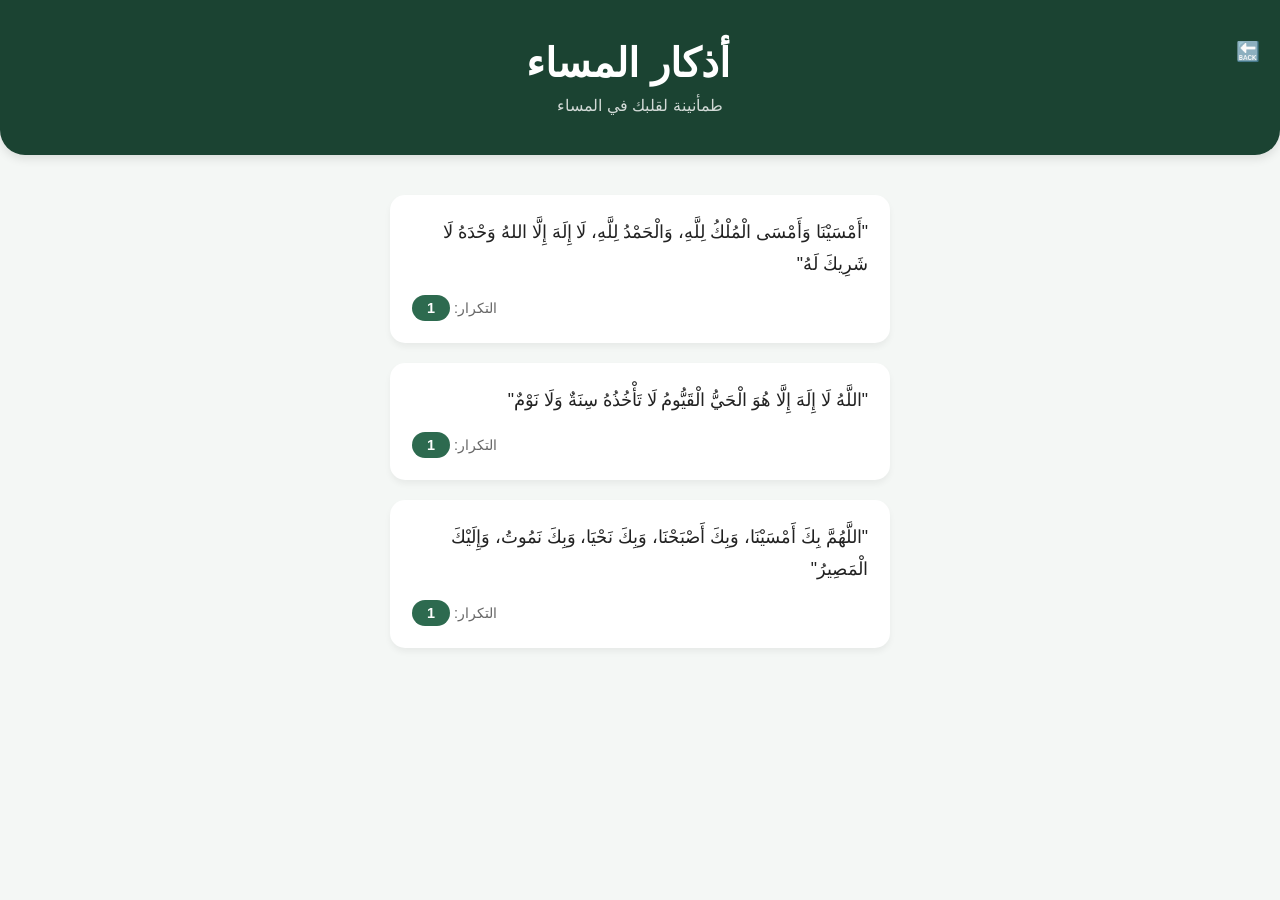
==== masa.html @ e16076bd "Add files via upload" ====
﻿<!DOCTYPE html>
<html lang="ar" dir="rtl">
<head>
    <meta charset="UTF-8">
    <meta name="viewport" content="width=device-width, initial-scale=1.0">
    <title>أذكار المساء</title>
    <link rel="stylesheet" href="style.css">
</head>
<body>

    <header class="main-header">
        <a href="index.html" style="color: white; text-decoration: none; float: right; font-size: 1.2rem;">🔙</a>
        <h1>أذكار المساء</h1>
        <p>طمأنينة لقلبك في المساء</p>
    </header>

    <div class="container">
        
        <div class="zikr-card" onclick="countDown(this)">
            <p class="zikr-text">"أَمْسَيْنَا وَأَمْسَى الْمُلْكُ لِلَّهِ، وَالْحَمْدُ لِلَّهِ، لَا إِلَهَ إِلَّا اللهُ وَحْدَهُ لَا شَرِيكَ لَهُ"</p>
            <div class="zikr-count">التكرار: <span class="badge">1</span></div>
        </div>

        <div class="zikr-card" onclick="countDown(this)">
            <p class="zikr-text">"اللَّهُ لَا إِلَهَ إِلَّا هُوَ الْحَيُّ الْقَيُّومُ لَا تَأْخُذُهُ سِنَةٌ وَلَا نَوْمٌ"</p>
            <div class="zikr-count">التكرار: <span class="badge">1</span></div>
        </div>

        <div class="zikr-card" onclick="countDown(this)">
            <p class="zikr-text">"اللَّهُمَّ بِكَ أَمْسَيْنَا، وَبِكَ أَصْبَحْنَا، وَبِكَ نَحْيَا، وَبِكَ نَمُوتُ، وَإِلَيْكَ الْمَصِيرُ"</p>
            <div class="zikr-count">التكرار: <span class="badge">1</span></div>
        </div>

    </div>

    <script>
        function countDown(element) {
            const badge = element.querySelector('.badge');
            let currentCount = parseInt(badge.textContent);

            if (currentCount > 0) {
                currentCount--;
                badge.textContent = currentCount;
            }

            if (currentCount === 0) {
                element.style.backgroundColor = '#e8f5e9';
                element.style.borderColor = '#4caf50';
                element.style.opacity = '0.7';
            }
        }
    </script>
</body>
</html>
---- style.css ----
﻿/* إعدادات الخطوط والخلفية العامة */
body {
    margin: 0;
    padding: 0;
    box-sizing: border-box;
    font-family: 'Segoe UI', Tahoma, Geneva, Verdana, sans-serif;
    background-color: #f4f7f5;
    color: #333;
}

/* تنسيق الهيدر */
.main-header {
    background-color: #1b4332;
    color: #fff;
    text-align: center;
    padding: 40px 20px;
    border-bottom-left-radius: 25px;
    border-bottom-right-radius: 25px;
    box-shadow: 0 4px 10px rgba(0,0,0,0.1);
}

.main-header h1 {
    margin: 0;
    font-size: 2.5rem;
}

.main-header p {
    margin: 10px 0 0;
    opacity: 0.8;
}

/* الحاوية الأساسية للكروت */
.container {
    padding: 20px;
    display: flex;
    flex-direction: column;
    gap: 20px;
    max-width: 500px;
    margin: 20px auto;
}

/* تنسيق كروت الأقسام الرئيسية */
.card {
    background: #fff;
    padding: 20px;
    border-radius: 15px;
    text-align: center;
    box-shadow: 0 4px 6px rgba(0,0,0,0.05);
}

.card-icon {
    font-size: 2.5rem;
    margin-bottom: 10px;
}

.card h3 {
    margin: 10px 0;
    color: #1b4332;
}

.card p {
    font-size: 0.95rem;
    color: #666;
    margin: 0 0 15px;
}

/* استايل شبكة مواقيت الصلاة */
.prayer-times-grid {
    display: grid;
    grid-template-columns: repeat(2, 1fr);
    gap: 10px;
    margin-top: 15px;
}

.prayer-item {
    background: #f9fbf9;
    padding: 10px;
    border-radius: 10px;
    border: 1px solid #e2ece5;
    display: flex;
    justify-content: space-between;
    align-items: center;
}

.prayer-item b {
    color: #2d6a4f;
}

/* تنسيق الأزرار */
.btn {
    background-color: #2d6a4f;
    color: white;
    border: none;
    padding: 12px 25px;
    border-radius: 25px;
    font-size: 1rem;
    cursor: pointer;
    width: 100%;
    box-sizing: border-box;
    transition: background 0.2s;
}

.btn:hover {
    background-color: #1b4332;
}

/* تنسيق كروت الأذكار بالداخل */
.zikr-card {
    background: #fff;
    padding: 20px;
    border-radius: 15px;
    border: 2px solid transparent;
    box-shadow: 0 4px 6px rgba(0,0,0,0.05);
    cursor: pointer;
    user-select: none;
}

.zikr-text {
    font-size: 1.1rem;
    line-height: 1.8;
    color: #222;
    margin: 0 0 15px;
}

.zikr-count {
    font-size: 0.9rem;
    color: #666;
    text-align: left;
}

.badge {
    background-color: #2d6a4f;
    color: white;
    padding: 5px 15px;
    border-radius: 20px;
    font-weight: bold;
    display: inline-block;
}
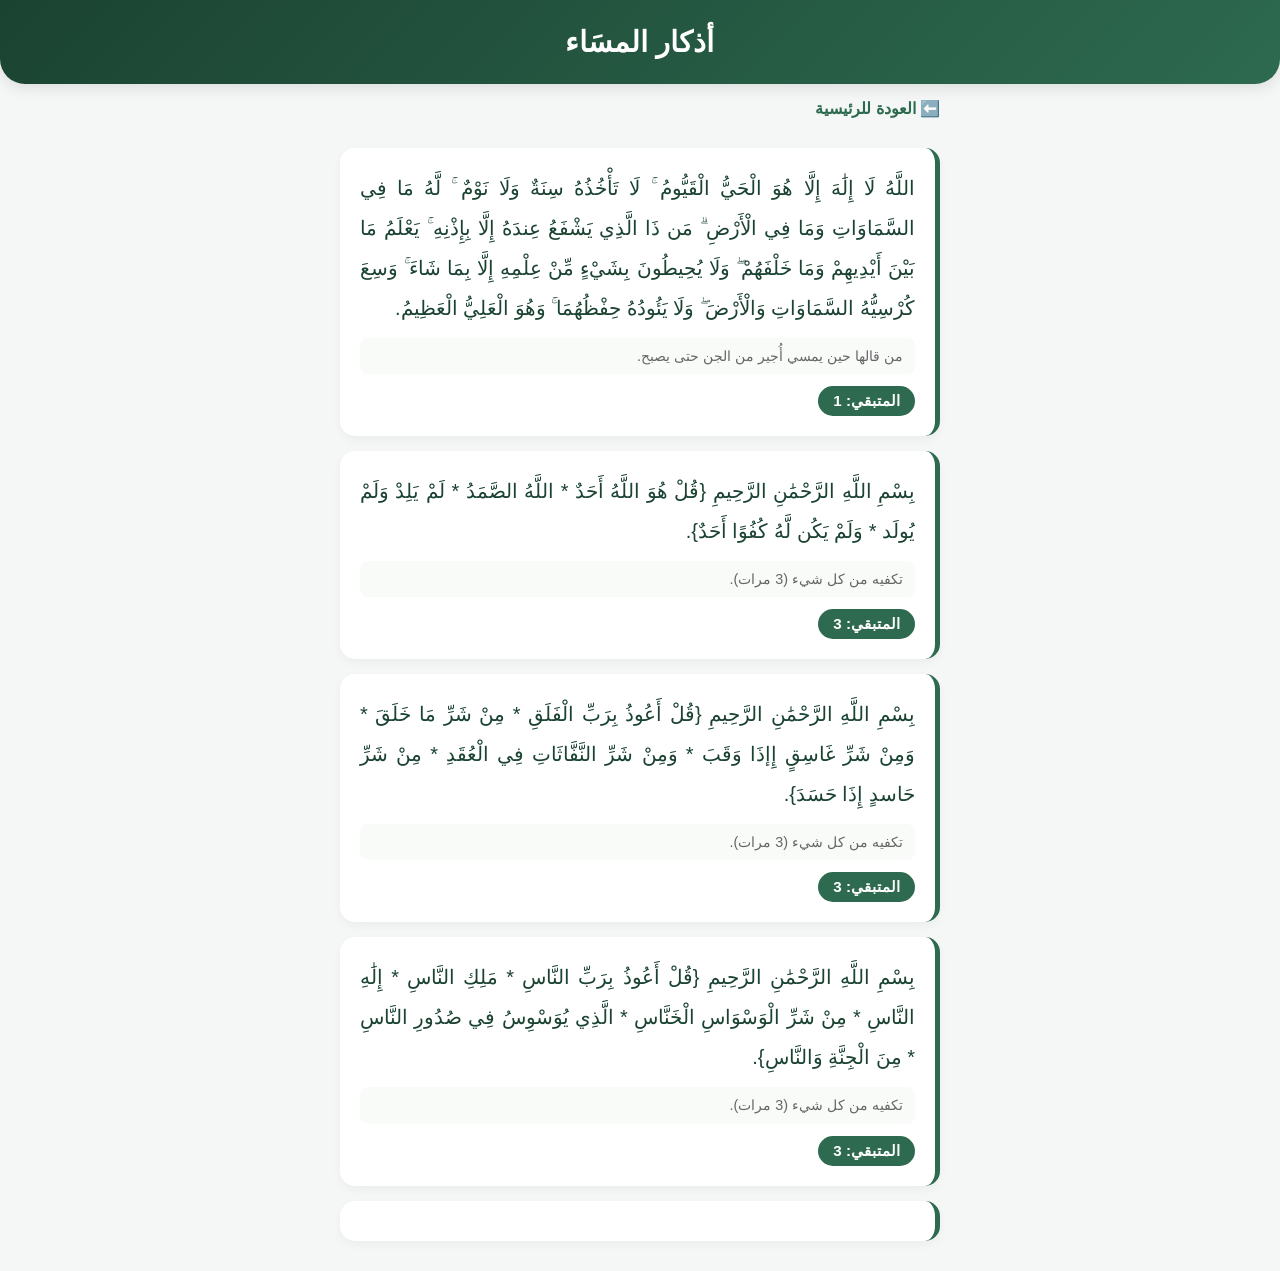
==== commit 7f6dd801: "Update masa.html" ====
--- a/masa.html
+++ b/masa.html
@@ -1,54 +1,134 @@
-﻿<!DOCTYPE html>
+<!DOCTYPE html>
 <html lang="ar" dir="rtl">
 <head>
     <meta charset="UTF-8">
     <meta name="viewport" content="width=device-width, initial-scale=1.0">
-    <title>أذكار المساء</title>
-    <link rel="stylesheet" href="style.css">
+    <title>أذكار المساء - زاد المسلم</title>
+    <style>
+        :root {
+            --primary: #1b4332;
+            --accent: #2d6a4f;
+            --bg: #f4f7f5;
+        }
+        body {
+            background-color: var(--bg);
+            font-family: 'Segoe UI', Tahoma, Geneva, Verdana, sans-serif;
+            margin: 0;
+            padding: 0;
+            color: #2d312e;
+            -webkit-tap-highlight-color: transparent;
+        }
+        .header {
+            background: linear-gradient(135deg, var(--primary), var(--accent));
+            color: white;
+            text-align: center;
+            padding: 25px 20px;
+            border-bottom-left-radius: 25px;
+            border-bottom-right-radius: 25px;
+            box-shadow: 0 4px 15px rgba(0,0,0,0.1);
+        }
+        .header h2 { margin: 0; font-size: 1.8rem; }
+        
+        .container {
+            padding: 15px;
+            max-width: 600px;
+            margin: 0 auto;
+        }
+        .btn-back {
+            display: inline-block;
+            margin-bottom: 15px;
+            color: var(--accent);
+            text-decoration: none;
+            font-weight: bold;
+            font-size: 1rem;
+            float: right;
+        }
+        .zekr-card {
+            background: white;
+            padding: 20px;
+            border-radius: 15px;
+            box-shadow: 0 4px 10px rgba(0,0,0,0.04);
+            margin: 15px 0;
+            border-right: 5px solid var(--accent);
+            cursor: pointer;
+            transition: all 0.2s ease;
+        }
+        .zekr-card:active {
+            transform: scale(0.98);
+        }
+        .zekr-text {
+            font-size: 1.25rem;
+            line-height: 2;
+            color: #1b4332;
+            text-align: justify;
+            margin: 0 0 10px 0;
+            font-weight: 500;
+        }
+        .zekr-fadl {
+            font-size: 0.9rem;
+            color: #666;
+            background: #f9fbf9;
+            padding: 8px 12px;
+            border-radius: 8px;
+            margin: 0;
+            line-height: 1.4;
+        }
+        .counter-badge {
+            display: inline-block;
+            background: var(--accent);
+            color: white;
+            padding: 6px 15px;
+            border-radius: 20px;
+            font-weight: bold;
+            font-size: 0.95rem;
+            margin-top: 12px;
+        }
+        .zekr-card.completed {
+            border-right-color: #6c757d;
+            background-color: #e8f5e9;
+            opacity: 0.85;
+        }
+        .zekr-card.completed .counter-badge {
+            background: #4caf50;
+        }
+    </style>
 </head>
 <body>
 
-    <header class="main-header">
-        <a href="index.html" style="color: white; text-decoration: none; float: right; font-size: 1.2rem;">🔙</a>
-        <h1>أذكار المساء</h1>
-        <p>طمأنينة لقلبك في المساء</p>
-    </header>
+    <div class="header">
+        <h2>أذكار المسَاء</h2>
+    </div>
 
     <div class="container">
-        
-        <div class="zikr-card" onclick="countDown(this)">
-            <p class="zikr-text">"أَمْسَيْنَا وَأَمْسَى الْمُلْكُ لِلَّهِ، وَالْحَمْدُ لِلَّهِ، لَا إِلَهَ إِلَّا اللهُ وَحْدَهُ لَا شَرِيكَ لَهُ"</p>
-            <div class="zikr-count">التكرار: <span class="badge">1</span></div>
+        <a href="../index.html" class="btn-back">⬅️ العودة للرئيسية</a>
+        <div style="clear: both;"></div>
+
+        <!-- 1 -->
+        <div class="zekr-card" onclick="doCount(this)">
+            <p class="zekr-text">اللَّهُ لَا إِلَٰهَ إِلَّا هُوَ الْحَيُّ الْقَيُّومُ ۚ لَا تَأْخُذُهُ سِنَةٌ وَلَا نَوْمٌ ۚ لَّهُ مَا فِي السَّمَاوَاتِ وَمَا فِي الْأَرْضِ ۗ مَن ذَا الَّذِي يَشْفَعُ عِندَهُ إِلَّا بِإِذْنِهِ ۚ يَعْلَمُ مَا بَيْنَ أَيْدِيهِمْ وَمَا خَلْفَهُمْ ۖ وَلَا يُحِيطُونَ بِشَيْءٍ مِّنْ عِلْمِهِ إِلَّا بِمَا شَاءَ ۚ وَسِعَ كُرْسِيُّهُ السَّمَاوَاتِ وَالْأَرْضَ ۖ وَلَا يَئُودُهُ حِفْظُهُمَا ۚ وَهُوَ الْعَلِيُّ الْعَظِيمُ.</p>
+            <p class="zekr-fadl">من قالها حين يمسي أُجير من الجن حتى يصبح.</p>
+            <div class="counter-badge">المتبقي: <span class="num">1</span></div>
         </div>
 
-        <div class="zikr-card" onclick="countDown(this)">
-            <p class="zikr-text">"اللَّهُ لَا إِلَهَ إِلَّا هُوَ الْحَيُّ الْقَيُّومُ لَا تَأْخُذُهُ سِنَةٌ وَلَا نَوْمٌ"</p>
-            <div class="zikr-count">التكرار: <span class="badge">1</span></div>
+        <!-- 2 -->
+        <div class="zekr-card" onclick="doCount(this)">
+            <p class="zekr-text">بِسْمِ اللَّهِ الرَّحْمَٰنِ الرَّحِيمِ {قُلْ هُوَ اللَّهُ أَحَدٌ * اللَّهُ الصَّمَدُ * لَمْ يَلِدْ وَلَمْ يُولَد * وَلَمْ يَكُن لَّهُ كُفُوًا أَحَدٌ}.</p><p class="zekr-fadl">تكفيه من كل شيء (3 مرات).</p>
+            <div class="counter-badge">المتبقي: <span class="num">3</span></div>
         </div>
 
-        <div class="zikr-card" onclick="countDown(this)">
-            <p class="zikr-text">"اللَّهُمَّ بِكَ أَمْسَيْنَا، وَبِكَ أَصْبَحْنَا، وَبِكَ نَحْيَا، وَبِكَ نَمُوتُ، وَإِلَيْكَ الْمَصِيرُ"</p>
-            <div class="zikr-count">التكرار: <span class="badge">1</span></div>
+        <!-- 3 -->
+        <div class="zekr-card" onclick="doCount(this)">
+            <p class="zekr-text">بِسْمِ اللَّهِ الرَّحْمَٰنِ الرَّحِيمِ {قُلْ أَعُوذُ بِرَبِّ الْفَلَقِ * مِنْ شَرِّ مَا خَلَقَ * وَمِنْ شَرِّ غَاسِقٍ إِإذَا وَقَبَ * وَمِنْ شَرِّ النَّفَّاثَاتِ فِي الْعُقَدِ * مِنْ شَرِّ حَاسدٍ إِذَا حَسَدَ}.</p>
+            <p class="zekr-fadl">تكفيه من كل شيء (3 مرات).</p>
+            <div class="counter-badge">المتبقي: <span class="num">3</span></div>
         </div>
 
-    </div>
+        <!-- 4 -->
+        <div class="zekr-card" onclick="doCount(this)">
+            <p class="zekr-text">بِسْمِ اللَّهِ الرَّحْمَٰنِ الرَّحِيمِ {قُلْ أَعُوذُ بِرَبِّ النَّاسِ * مَلِكِ النَّاسِ * إِلَٰهِ النَّاسِ * مِنْ شَرِّ الْوَسْوَاسِ الْخَنَّاسِ * الَّذِي يُوَسْوِسُ فِي صُدُورِ النَّاسِ * مِنَ الْجِنَّةِ وَالنَّاسِ}.</p>
+            <p class="zekr-fadl">تكفيه من كل شيء (3 مرات).</p>
+            <div class="counter-badge">المتبقي: <span class="num">3</span></div>
+        </div>
 
-    <script>
-        function countDown(element) {
-            const badge = element.querySelector('.badge');
-            let currentCount = parseInt(badge.textContent);
-
-            if (currentCount > 0) {
-                currentCount--;
-                badge.textContent = currentCount;
-            }
-
-            if (currentCount === 0) {
-                element.style.backgroundColor = '#e8f5e9';
-                element.style.borderColor = '#4caf50';
-                element.style.opacity = '0.7';
-            }
-        }
-    </script>
-</body>
-</html>+        <!-- 5 -->
+        <div class="zekr-card" onclick="doCount(this)">
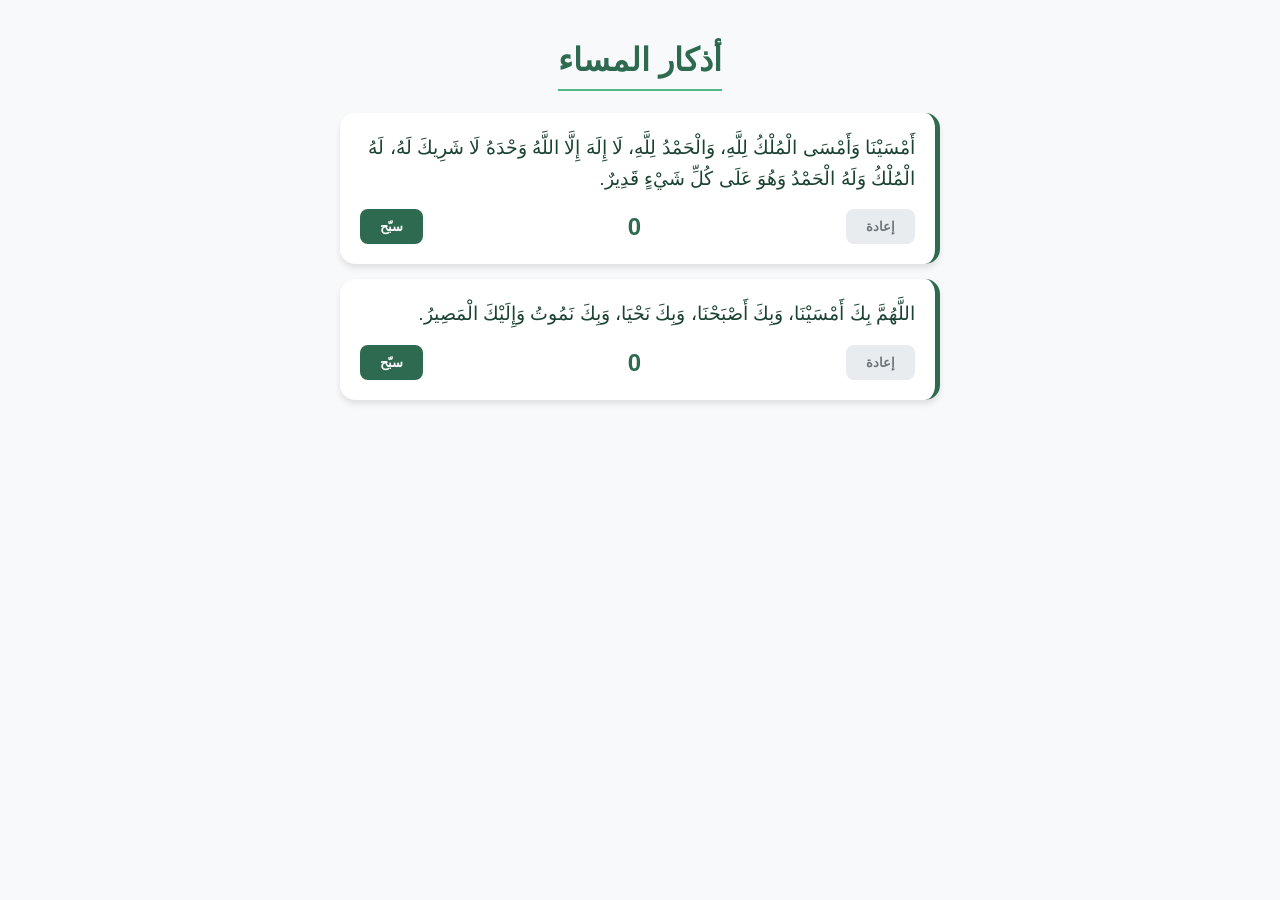
==== commit f9500104: "Update masa.html" ====
--- a/masa.html
+++ b/masa.html
@@ -3,132 +3,129 @@
 <head>
     <meta charset="UTF-8">
     <meta name="viewport" content="width=device-width, initial-scale=1.0">
-    <title>أذكار المساء - زاد المسلم</title>
+    <title>أذكار المساء</title>
     <style>
         :root {
-            --primary: #1b4332;
-            --accent: #2d6a4f;
-            --bg: #f4f7f5;
+            --primary-color: #2d6a4f;
+            --secondary-color: #d8f3dc;
+            --accent-color: #52b788;
+            --text-color: #1b4332;
         }
+
         body {
-            background-color: var(--bg);
             font-family: 'Segoe UI', Tahoma, Geneva, Verdana, sans-serif;
+            background-color: #f8f9fa;
+            color: var(--text-color);
             margin: 0;
-            padding: 0;
-            color: #2d312e;
-            -webkit-tap-highlight-color: transparent;
+            padding: 20px;
+            display: flex;
+            flex-direction: column;
+            align-items: center;
         }
-        .header {
-            background: linear-gradient(135deg, var(--primary), var(--accent));
-            color: white;
-            text-align: center;
-            padding: 25px 20px;
-            border-bottom-left-radius: 25px;
-            border-bottom-right-radius: 25px;
-            box-shadow: 0 4px 15px rgba(0,0,0,0.1);
+
+        h1 {
+            color: var(--primary-color);
+            border-bottom: 2px solid var(--accent-color);
+            padding-bottom: 10px;
         }
-        .header h2 { margin: 0; font-size: 1.8rem; }
-        
+
         .container {
-            padding: 15px;
             max-width: 600px;
-            margin: 0 auto;
+            width: 100%;
         }
-        .btn-back {
-            display: inline-block;
-            margin-bottom: 15px;
-            color: var(--accent);
-            text-decoration: none;
-            font-weight: bold;
-            font-size: 1rem;
-            float: right;
-        }
-        .zekr-card {
+
+        .dhikr-card {
             background: white;
             padding: 20px;
+            margin-bottom: 15px;
             border-radius: 15px;
-            box-shadow: 0 4px 10px rgba(0,0,0,0.04);
-            margin: 15px 0;
-            border-right: 5px solid var(--accent);
+            box-shadow: 0 4px 6px rgba(0,0,0,0.1);
+            border-right: 5px solid var(--primary-color);
+            transition: transform 0.2s;
+        }
+
+        .dhikr-text {
+            font-size: 1.2rem;
+            margin-bottom: 15px;
+            line-height: 1.6;
+        }
+
+        .controls {
+            display: flex;
+            align-items: center;
+            justify-content: space-between;
+        }
+
+        .counter {
+            font-size: 1.5rem;
+            font-weight: bold;
+            color: var(--primary-color);
+        }
+
+        button {
+            padding: 10px 20px;
+            border: none;
+            border-radius: 8px;
             cursor: pointer;
-            transition: all 0.2s ease;
+            font-weight: bold;
+            transition: background 0.3s;
         }
-        .zekr-card:active {
-            transform: scale(0.98);
+
+        .btn-count {
+            background-color: var(--primary-color);
+            color: white;
         }
-        .zekr-text {
-            font-size: 1.25rem;
-            line-height: 2;
-            color: #1b4332;
-            text-align: justify;
-            margin: 0 0 10px 0;
-            font-weight: 500;
+
+        .btn-count:active {
+            background-color: var(--accent-color);
         }
-        .zekr-fadl {
-            font-size: 0.9rem;
-            color: #666;
-            background: #f9fbf9;
-            padding: 8px 12px;
-            border-radius: 8px;
-            margin: 0;
-            line-height: 1.4;
-        }
-        .counter-badge {
-            display: inline-block;
-            background: var(--accent);
-            color: white;
-            padding: 6px 15px;
-            border-radius: 20px;
-            font-weight: bold;
-            font-size: 0.95rem;
-            margin-top: 12px;
-        }
-        .zekr-card.completed {
-            border-right-color: #6c757d;
-            background-color: #e8f5e9;
-            opacity: 0.85;
-        }
-        .zekr-card.completed .counter-badge {
-            background: #4caf50;
+
+        .btn-reset {
+            background-color: #e9ecef;
+            color: #6c757d;
         }
     </style>
 </head>
 <body>
 
-    <div class="header">
-        <h2>أذكار المسَاء</h2>
+    <h1>أذكار المساء</h1>
+
+    <div class="container" id="dhikr-list">
+        <!-- الذكر الأول -->
+        <div class="dhikr-card">
+            <div class="dhikr-text">أَمْسَيْنَا وَأَمْسَى الْمُلْكُ لِلَّهِ، وَالْحَمْدُ لِلَّهِ، لَا إِلَهَ إِلَّا اللَّهُ وَحْدَهُ لَا شَرِيكَ لَهُ، لَهُ الْمُلْكُ وَلَهُ الْحَمْدُ وَهُوَ عَلَى كُلِّ شَيْءٍ قَدِيرٌ.</div>
+            <div class="controls">
+                <button class="btn-reset" onclick="resetCounter(this)">إعادة</button>
+                <div class="counter" data-count="0">0</div>
+                <button class="btn-count" onclick="increment(this)">سبّح</button>
+            </div>
+        </div>
+
+        <!-- الذكر الثاني -->
+        <div class="dhikr-card">
+            <div class="dhikr-text">اللَّهُمَّ بِكَ أَمْسَيْنَا، وَبِكَ أَصْبَحْنَا، وَبِكَ نَحْيَا، وَبِكَ نَمُوتُ وَإِلَيْكَ الْمَصِيرُ.</div>
+            <div class="controls">
+                <button class="btn-reset" onclick="resetCounter(this)">إعادة</button>
+                <div class="counter" data-count="0">0</div>
+                <button class="btn-count" onclick="increment(this)">سبّح</button>
+            </div>
+        </div>
     </div>
 
-    <div class="container">
-        <a href="../index.html" class="btn-back">⬅️ العودة للرئيسية</a>
-        <div style="clear: both;"></div>
+    <script>
+        function increment(btn) {
+            const counterDiv = btn.parentElement.querySelector('.counter');
+            let count = parseInt(counterDiv.getAttribute('data-count'));
+            count++;
+            counterDiv.setAttribute('data-count', count);
+            counterDiv.innerText = count;
+        }
 
-        <!-- 1 -->
-        <div class="zekr-card" onclick="doCount(this)">
-            <p class="zekr-text">اللَّهُ لَا إِلَٰهَ إِلَّا هُوَ الْحَيُّ الْقَيُّومُ ۚ لَا تَأْخُذُهُ سِنَةٌ وَلَا نَوْمٌ ۚ لَّهُ مَا فِي السَّمَاوَاتِ وَمَا فِي الْأَرْضِ ۗ مَن ذَا الَّذِي يَشْفَعُ عِندَهُ إِلَّا بِإِذْنِهِ ۚ يَعْلَمُ مَا بَيْنَ أَيْدِيهِمْ وَمَا خَلْفَهُمْ ۖ وَلَا يُحِيطُونَ بِشَيْءٍ مِّنْ عِلْمِهِ إِلَّا بِمَا شَاءَ ۚ وَسِعَ كُرْسِيُّهُ السَّمَاوَاتِ وَالْأَرْضَ ۖ وَلَا يَئُودُهُ حِفْظُهُمَا ۚ وَهُوَ الْعَلِيُّ الْعَظِيمُ.</p>
-            <p class="zekr-fadl">من قالها حين يمسي أُجير من الجن حتى يصبح.</p>
-            <div class="counter-badge">المتبقي: <span class="num">1</span></div>
-        </div>
-
-        <!-- 2 -->
-        <div class="zekr-card" onclick="doCount(this)">
-            <p class="zekr-text">بِسْمِ اللَّهِ الرَّحْمَٰنِ الرَّحِيمِ {قُلْ هُوَ اللَّهُ أَحَدٌ * اللَّهُ الصَّمَدُ * لَمْ يَلِدْ وَلَمْ يُولَد * وَلَمْ يَكُن لَّهُ كُفُوًا أَحَدٌ}.</p><p class="zekr-fadl">تكفيه من كل شيء (3 مرات).</p>
-            <div class="counter-badge">المتبقي: <span class="num">3</span></div>
-        </div>
-
-        <!-- 3 -->
-        <div class="zekr-card" onclick="doCount(this)">
-            <p class="zekr-text">بِسْمِ اللَّهِ الرَّحْمَٰنِ الرَّحِيمِ {قُلْ أَعُوذُ بِرَبِّ الْفَلَقِ * مِنْ شَرِّ مَا خَلَقَ * وَمِنْ شَرِّ غَاسِقٍ إِإذَا وَقَبَ * وَمِنْ شَرِّ النَّفَّاثَاتِ فِي الْعُقَدِ * مِنْ شَرِّ حَاسدٍ إِذَا حَسَدَ}.</p>
-            <p class="zekr-fadl">تكفيه من كل شيء (3 مرات).</p>
-            <div class="counter-badge">المتبقي: <span class="num">3</span></div>
-        </div>
-
-        <!-- 4 -->
-        <div class="zekr-card" onclick="doCount(this)">
-            <p class="zekr-text">بِسْمِ اللَّهِ الرَّحْمَٰنِ الرَّحِيمِ {قُلْ أَعُوذُ بِرَبِّ النَّاسِ * مَلِكِ النَّاسِ * إِلَٰهِ النَّاسِ * مِنْ شَرِّ الْوَسْوَاسِ الْخَنَّاسِ * الَّذِي يُوَسْوِسُ فِي صُدُورِ النَّاسِ * مِنَ الْجِنَّةِ وَالنَّاسِ}.</p>
-            <p class="zekr-fadl">تكفيه من كل شيء (3 مرات).</p>
-            <div class="counter-badge">المتبقي: <span class="num">3</span></div>
-        </div>
-
-        <!-- 5 -->
-        <div class="zekr-card" onclick="doCount(this)">
+        function resetCounter(btn) {
+            const counterDiv = btn.parentElement.querySelector('.counter');
+            counterDiv.setAttribute('data-count', 0);
+            counterDiv.innerText = 0;
+        }
+    </script>
+</body>
+</html>
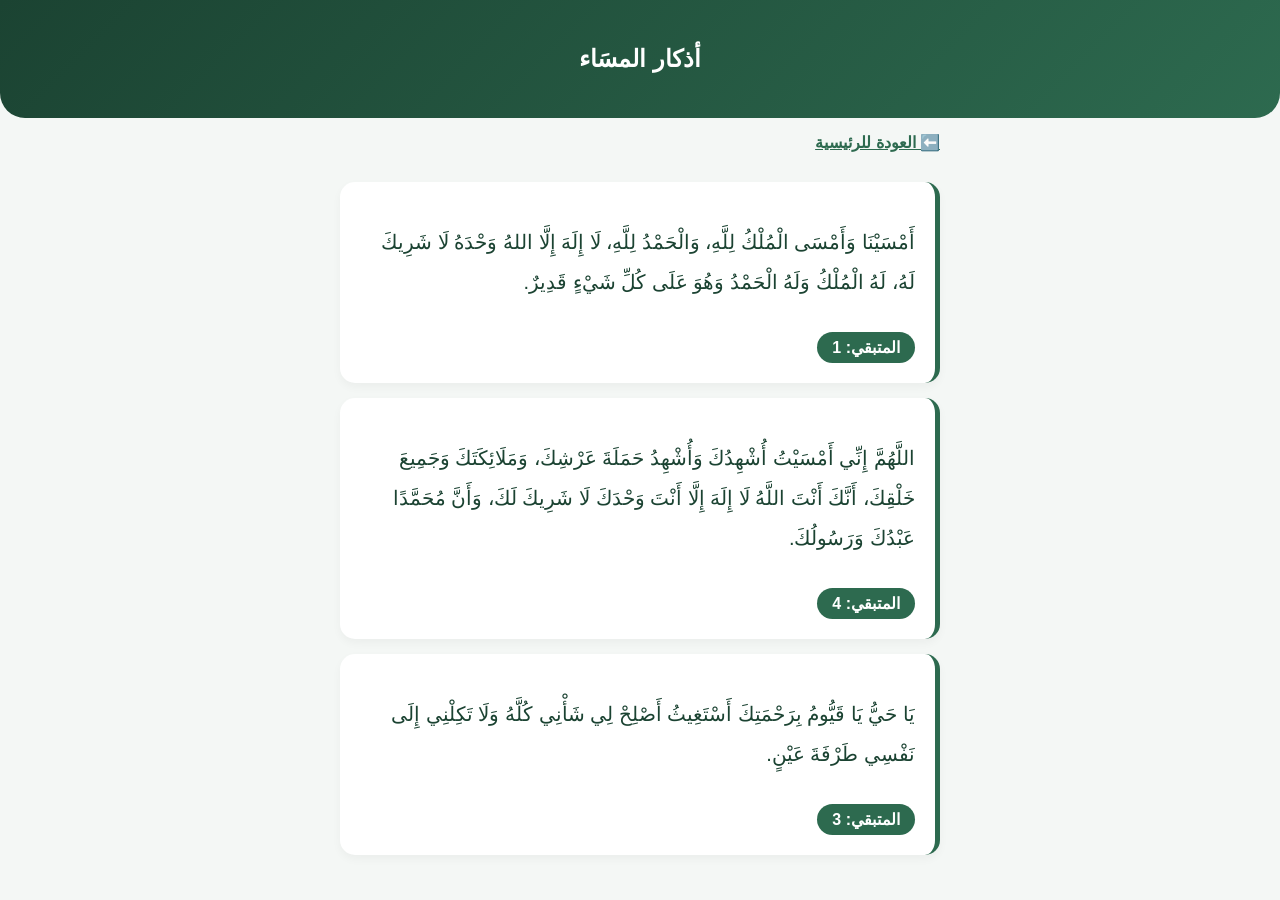
==== commit 555b8d4d: "Update masa.html" ====
--- a/masa.html
+++ b/masa.html
@@ -3,128 +3,49 @@
 <head>
     <meta charset="UTF-8">
     <meta name="viewport" content="width=device-width, initial-scale=1.0">
-    <title>أذكار المساء</title>
+    <title>أذكار المساء - زاد المسلم</title>
     <style>
-        :root {
-            --primary-color: #2d6a4f;
-            --secondary-color: #d8f3dc;
-            --accent-color: #52b788;
-            --text-color: #1b4332;
-        }
-
-        body {
-            font-family: 'Segoe UI', Tahoma, Geneva, Verdana, sans-serif;
-            background-color: #f8f9fa;
-            color: var(--text-color);
-            margin: 0;
-            padding: 20px;
-            display: flex;
-            flex-direction: column;
-            align-items: center;
-        }
-
-        h1 {
-            color: var(--primary-color);
-            border-bottom: 2px solid var(--accent-color);
-            padding-bottom: 10px;
-        }
-
-        .container {
-            max-width: 600px;
-            width: 100%;
-        }
-
-        .dhikr-card {
-            background: white;
-            padding: 20px;
-            margin-bottom: 15px;
-            border-radius: 15px;
-            box-shadow: 0 4px 6px rgba(0,0,0,0.1);
-            border-right: 5px solid var(--primary-color);
-            transition: transform 0.2s;
-        }
-
-        .dhikr-text {
-            font-size: 1.2rem;
-            margin-bottom: 15px;
-            line-height: 1.6;
-        }
-
-        .controls {
-            display: flex;
-            align-items: center;
-            justify-content: space-between;
-        }
-
-        .counter {
-            font-size: 1.5rem;
-            font-weight: bold;
-            color: var(--primary-color);
-        }
-
-        button {
-            padding: 10px 20px;
-            border: none;
-            border-radius: 8px;
-            cursor: pointer;
-            font-weight: bold;
-            transition: background 0.3s;
-        }
-
-        .btn-count {
-            background-color: var(--primary-color);
-            color: white;
-        }
-
-        .btn-count:active {
-            background-color: var(--accent-color);
-        }
-
-        .btn-reset {
-            background-color: #e9ecef;
-            color: #6c757d;
-        }
+        :root { --primary: #1b4332; --accent: #2d6a4f; --bg: #f4f7f5; }
+        body { background-color: var(--bg); font-family: 'Segoe UI', sans-serif; margin: 0; padding: 0; color: #2d312e; }
+        .header { background: linear-gradient(135deg, var(--primary), var(--accent)); color: white; text-align: center; padding: 25px 20px; border-bottom-left-radius: 25px; border-bottom-right-radius: 25px; }
+        .container { padding: 15px; max-width: 600px; margin: 0 auto; }
+        .btn-back { display: inline-block; margin-bottom: 15px; color: var(--accent); font-weight: bold; }
+        .zekr-card { background: white; padding: 20px; border-radius: 15px; box-shadow: 0 4px 10px rgba(0,0,0,0.04); margin: 15px 0; border-right: 5px solid var(--accent); cursor: pointer; }
+        .zekr-text { font-size: 1.25rem; line-height: 2; color: #1b4332; }
+        .zekr-fadl { font-size: 0.9rem; color: #666; background: #f9fbf9; padding: 8px; border-radius: 8px; }
+        .counter-badge { background: var(--accent); color: white; padding: 6px 15px; border-radius: 20px; font-weight: bold; margin-top: 10px; display: inline-block; }
+        .completed { border-right-color: #6c757d; background-color: #e8f5e9; }
     </style>
 </head>
 <body>
-
-    <h1>أذكار المساء</h1>
-
-    <div class="container" id="dhikr-list">
-        <!-- الذكر الأول -->
-        <div class="dhikr-card">
-            <div class="dhikr-text">أَمْسَيْنَا وَأَمْسَى الْمُلْكُ لِلَّهِ، وَالْحَمْدُ لِلَّهِ، لَا إِلَهَ إِلَّا اللَّهُ وَحْدَهُ لَا شَرِيكَ لَهُ، لَهُ الْمُلْكُ وَلَهُ الْحَمْدُ وَهُوَ عَلَى كُلِّ شَيْءٍ قَدِيرٌ.</div>
-            <div class="controls">
-                <button class="btn-reset" onclick="resetCounter(this)">إعادة</button>
-                <div class="counter" data-count="0">0</div>
-                <button class="btn-count" onclick="increment(this)">سبّح</button>
-            </div>
+    <div class="header"><h2>أذكار المسَاء</h2></div>
+    <div class="container">
+        <a href="../index.html" class="btn-back">⬅️ العودة للرئيسية</a>
+        
+        <div class="zekr-card" onclick="doCount(this)">
+            <p class="zekr-text">أَمْسَيْنَا وَأَمْسَى الْمُلْكُ لِلَّهِ، وَالْحَمْدُ لِلَّهِ، لَا إِلَهَ إِلَّا اللهُ وَحْدَهُ لَا شَرِيكَ لَهُ، لَهُ الْمُلْكُ وَلَهُ الْحَمْدُ وَهُوَ عَلَى كُلِّ شَيْءٍ قَدِيرٌ.</p>
+            <div class="counter-badge">المتبقي: <span class="num">1</span></div>
+        </div>
+        
+        <div class="zekr-card" onclick="doCount(this)">
+            <p class="zekr-text">اللَّهُمَّ إِنِّي أَمْسَيْتُ أُشْهِدُكَ وَأُشْهِدُ حَمَلَةَ عَرْشِكَ، وَمَلَائِكَتَكَ وَجَمِيعَ خَلْقِكَ، أَنَّكَ أَنْتَ اللَّهُ لَا إِلَهَ إِلَّا أَنْتَ وَحْدَكَ لَا شَرِيكَ لَكَ، وَأَنَّ مُحَمَّدًا عَبْدُكَ وَرَسُولُكَ.</p>
+            <div class="counter-badge">المتبقي: <span class="num">4</span></div>
         </div>
 
-        <!-- الذكر الثاني -->
-        <div class="dhikr-card">
-            <div class="dhikr-text">اللَّهُمَّ بِكَ أَمْسَيْنَا، وَبِكَ أَصْبَحْنَا، وَبِكَ نَحْيَا، وَبِكَ نَمُوتُ وَإِلَيْكَ الْمَصِيرُ.</div>
-            <div class="controls">
-                <button class="btn-reset" onclick="resetCounter(this)">إعادة</button>
-                <div class="counter" data-count="0">0</div>
-                <button class="btn-count" onclick="increment(this)">سبّح</button>
-            </div>
+        <div class="zekr-card" onclick="doCount(this)">
+            <p class="zekr-text">يَا حَيُّ يَا قَيُّومُ بِرَحْمَتِكَ أَسْتَغِيثُ أَصْلِحْ لِي شَأْنِي كُلَّهُ وَلَا تَكِلْنِي إِلَى نَفْسِي طَرْفَةَ عَيْنٍ.</p>
+            <div class="counter-badge">المتبقي: <span class="num">3</span></div>
         </div>
-    </div>
+        
+        </div>
 
     <script>
-        function increment(btn) {
-            const counterDiv = btn.parentElement.querySelector('.counter');
-            let count = parseInt(counterDiv.getAttribute('data-count'));
-            count++;
-            counterDiv.setAttribute('data-count', count);
-            counterDiv.innerText = count;
-        }
-
-        function resetCounter(btn) {
-            const counterDiv = btn.parentElement.querySelector('.counter');
-            counterDiv.setAttribute('data-count', 0);
-            counterDiv.innerText = 0;
+        function doCount(card) {
+            if(card.classList.contains('completed')) return;
+            const numSpan = card.querySelector('.num');
+            let n = parseInt(numSpan.textContent);
+            if(n > 1) { numSpan.textContent = --n; } 
+            else { card.classList.add('completed'); card.querySelector('.counter-badge').innerHTML = "✅ تَمَّتْ"; }
         }
     </script>
 </body>
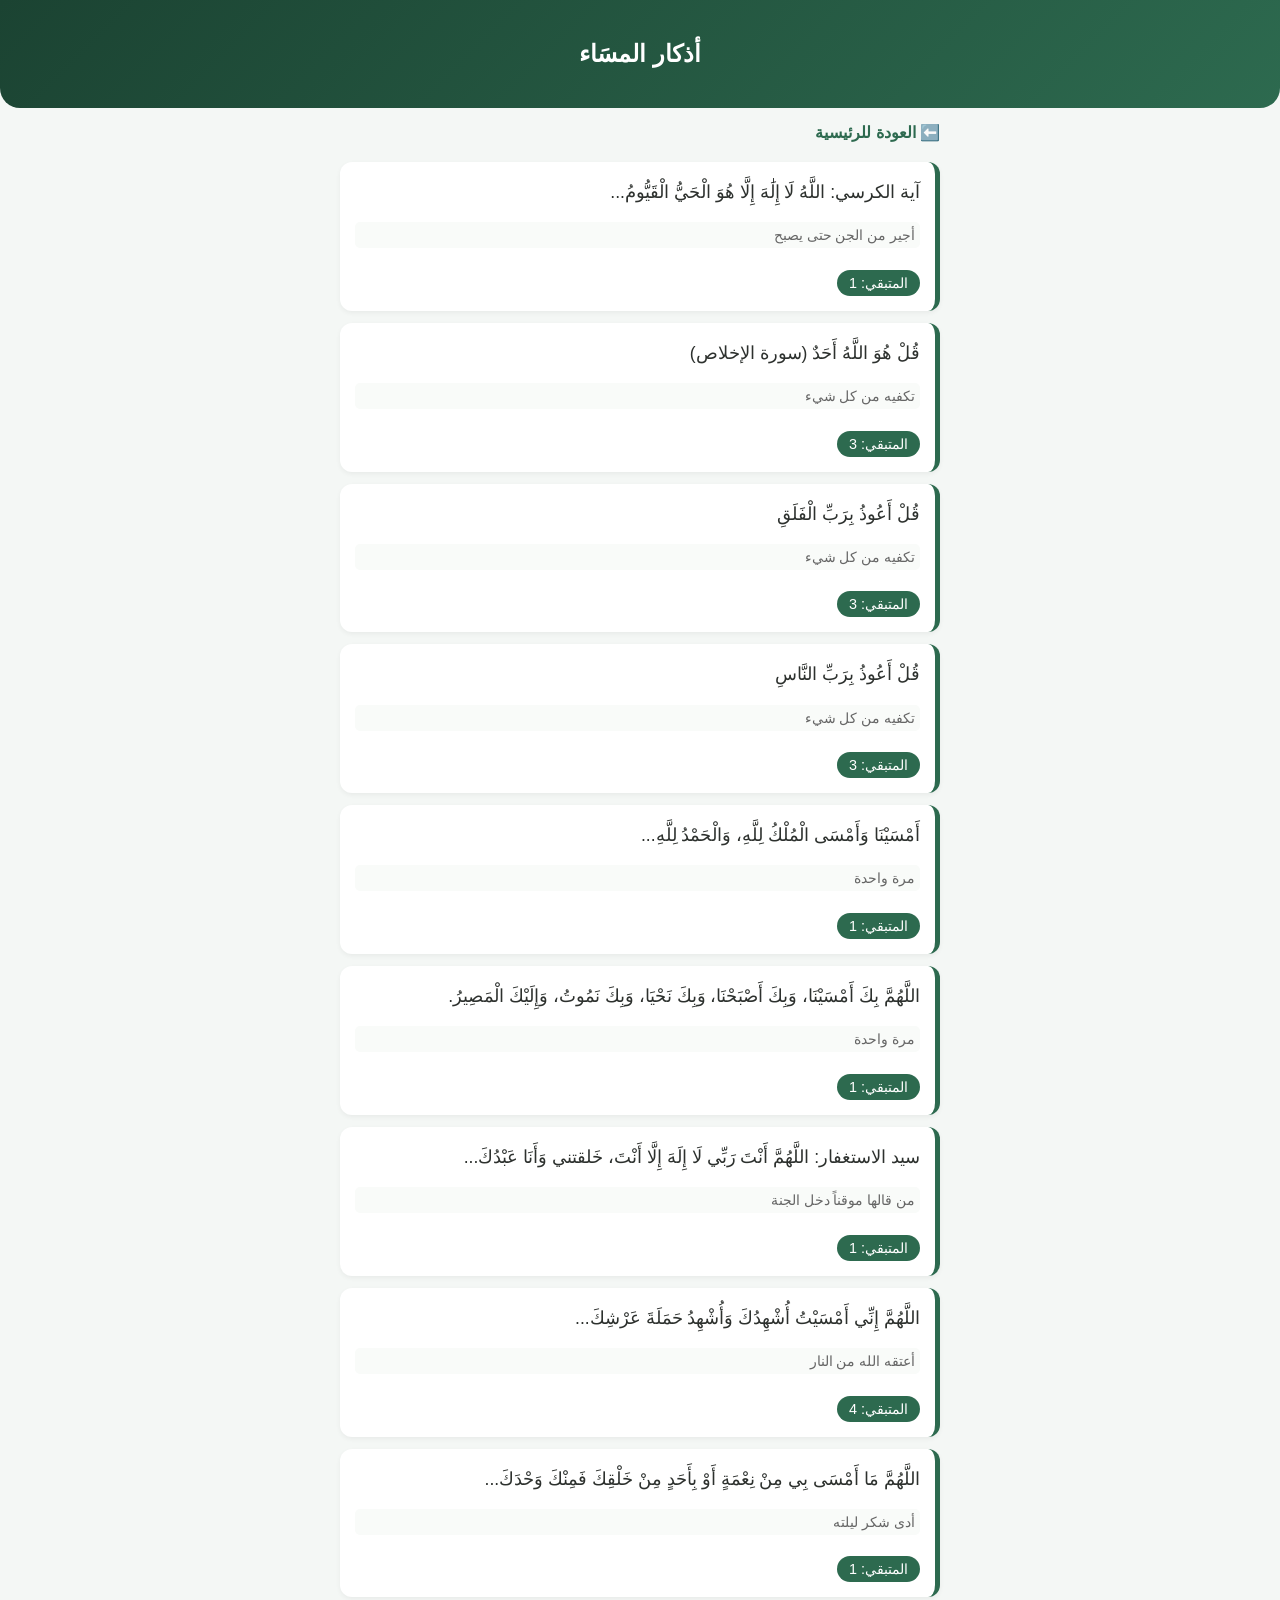
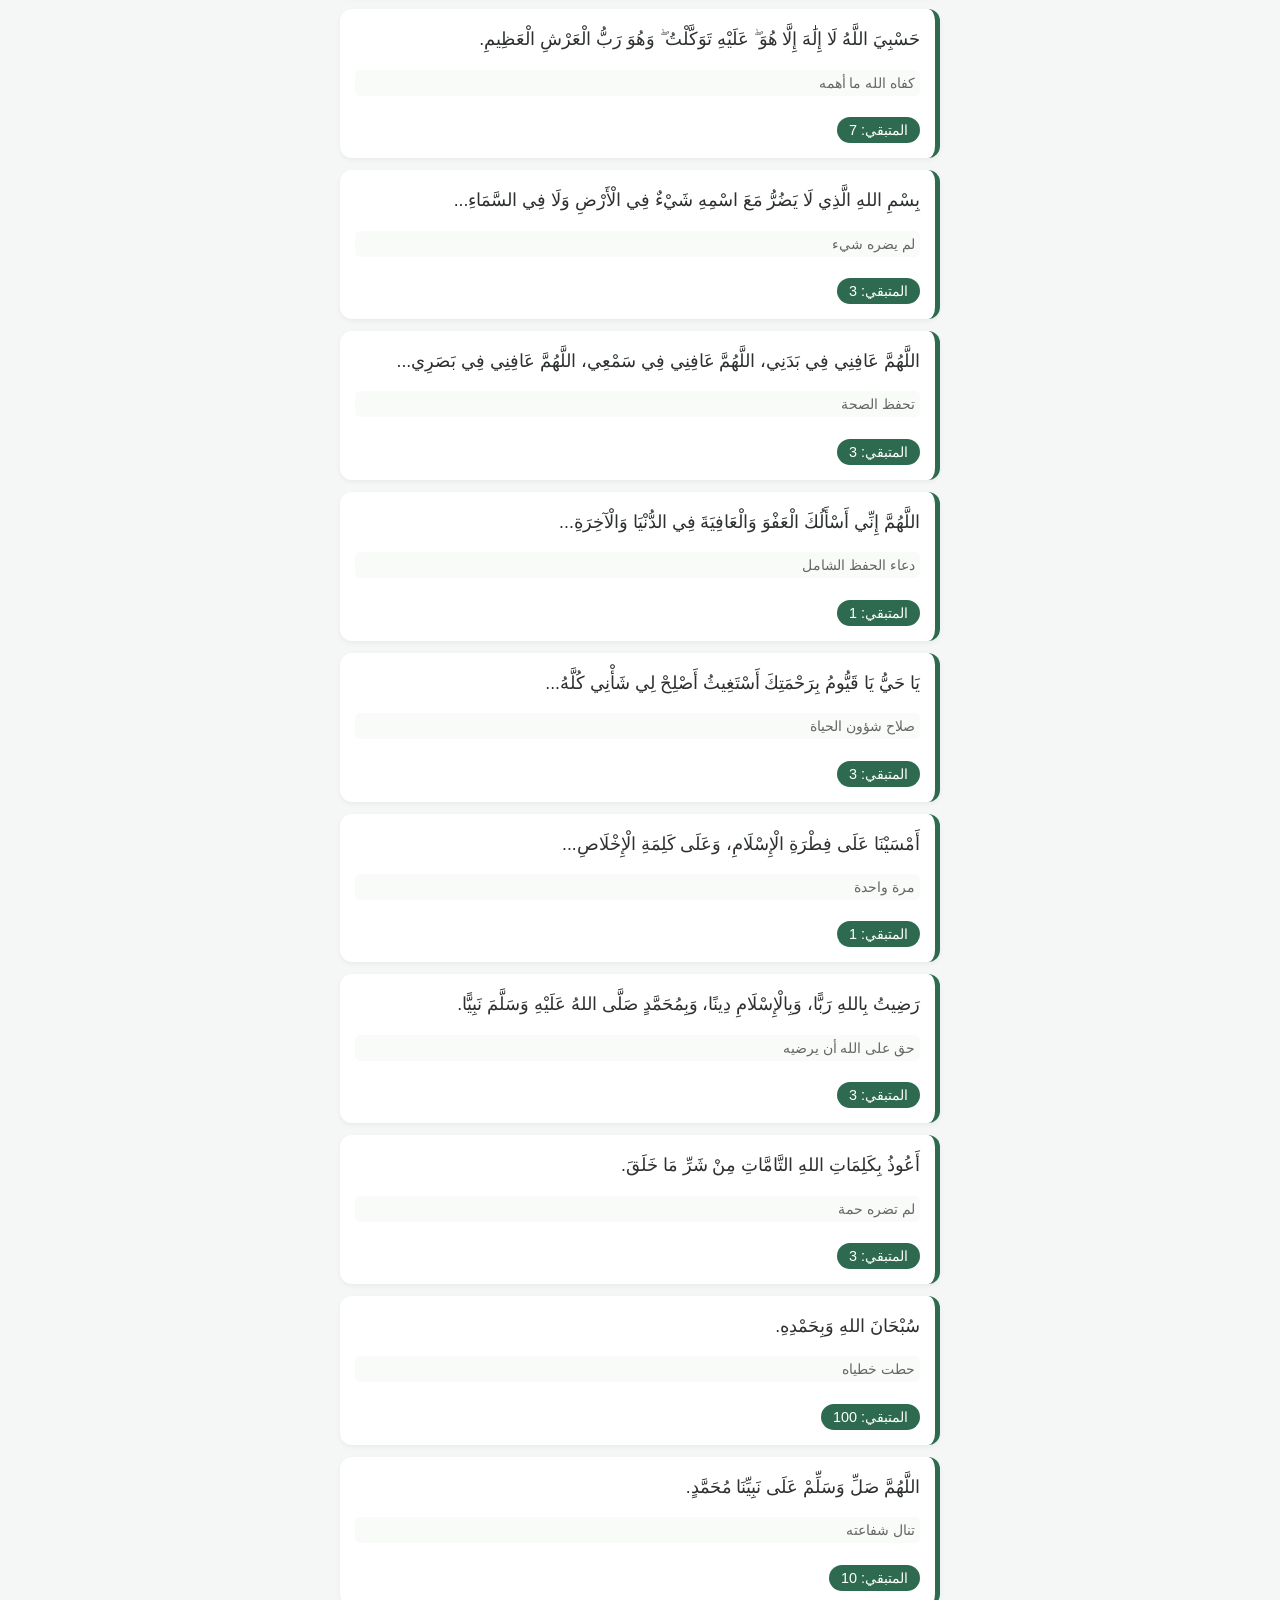
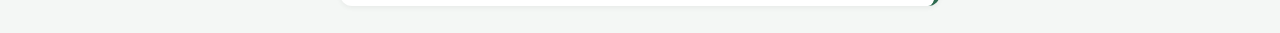
==== commit db2e3740: "Update masa.html" ====
--- a/masa.html
+++ b/masa.html
@@ -6,45 +6,64 @@
     <title>أذكار المساء - زاد المسلم</title>
     <style>
         :root { --primary: #1b4332; --accent: #2d6a4f; --bg: #f4f7f5; }
-        body { background-color: var(--bg); font-family: 'Segoe UI', sans-serif; margin: 0; padding: 0; color: #2d312e; }
-        .header { background: linear-gradient(135deg, var(--primary), var(--accent)); color: white; text-align: center; padding: 25px 20px; border-bottom-left-radius: 25px; border-bottom-right-radius: 25px; }
+        body { background-color: var(--bg); font-family: 'Segoe UI', Tahoma, sans-serif; margin: 0; padding: 0; color: #2d312e; }
+        .header { background: linear-gradient(135deg, var(--primary), var(--accent)); color: white; text-align: center; padding: 20px; border-bottom-left-radius: 20px; border-bottom-right-radius: 20px; }
         .container { padding: 15px; max-width: 600px; margin: 0 auto; }
-        .btn-back { display: inline-block; margin-bottom: 15px; color: var(--accent); font-weight: bold; }
-        .zekr-card { background: white; padding: 20px; border-radius: 15px; box-shadow: 0 4px 10px rgba(0,0,0,0.04); margin: 15px 0; border-right: 5px solid var(--accent); cursor: pointer; }
-        .zekr-text { font-size: 1.25rem; line-height: 2; color: #1b4332; }
-        .zekr-fadl { font-size: 0.9rem; color: #666; background: #f9fbf9; padding: 8px; border-radius: 8px; }
-        .counter-badge { background: var(--accent); color: white; padding: 6px 15px; border-radius: 20px; font-weight: bold; margin-top: 10px; display: inline-block; }
-        .completed { border-right-color: #6c757d; background-color: #e8f5e9; }
+        .btn-back { display: block; margin-bottom: 20px; color: var(--accent); font-weight: bold; text-decoration: none; }
+        .zekr-card { background: white; padding: 15px; border-radius: 12px; margin-bottom: 12px; border-right: 5px solid var(--accent); cursor: pointer; box-shadow: 0 2px 5px rgba(0,0,0,0.05); }
+        .zekr-text { font-size: 1.1rem; line-height: 1.8; margin: 0 0 8px 0; }
+        .zekr-fadl { font-size: 0.85rem; color: #666; background: #f9fbf9; padding: 5px; border-radius: 5px; }
+        .counter-badge { background: var(--accent); color: white; padding: 5px 12px; border-radius: 15px; font-size: 0.9rem; margin-top: 8px; display: inline-block; }
+        .completed { border-right-color: #6c757d; background-color: #e8f5e9; opacity: 0.7; }
     </style>
 </head>
 <body>
     <div class="header"><h2>أذكار المسَاء</h2></div>
     <div class="container">
-        <a href="../index.html" class="btn-back">⬅️ العودة للرئيسية</a>
-        
-        <div class="zekr-card" onclick="doCount(this)">
-            <p class="zekr-text">أَمْسَيْنَا وَأَمْسَى الْمُلْكُ لِلَّهِ، وَالْحَمْدُ لِلَّهِ، لَا إِلَهَ إِلَّا اللهُ وَحْدَهُ لَا شَرِيكَ لَهُ، لَهُ الْمُلْكُ وَلَهُ الْحَمْدُ وَهُوَ عَلَى كُلِّ شَيْءٍ قَدِيرٌ.</p>
-            <div class="counter-badge">المتبقي: <span class="num">1</span></div>
-        </div>
-        
-        <div class="zekr-card" onclick="doCount(this)">
-            <p class="zekr-text">اللَّهُمَّ إِنِّي أَمْسَيْتُ أُشْهِدُكَ وَأُشْهِدُ حَمَلَةَ عَرْشِكَ، وَمَلَائِكَتَكَ وَجَمِيعَ خَلْقِكَ، أَنَّكَ أَنْتَ اللَّهُ لَا إِلَهَ إِلَّا أَنْتَ وَحْدَكَ لَا شَرِيكَ لَكَ، وَأَنَّ مُحَمَّدًا عَبْدُكَ وَرَسُولُكَ.</p>
-            <div class="counter-badge">المتبقي: <span class="num">4</span></div>
-        </div>
+        <!-- عدل الرابط هنا إلى index.html لو الملفين في نفس المجلد -->
+        <a href="index.html" class="btn-back">⬅️ العودة للرئيسية</a>
 
-        <div class="zekr-card" onclick="doCount(this)">
-            <p class="zekr-text">يَا حَيُّ يَا قَيُّومُ بِرَحْمَتِكَ أَسْتَغِيثُ أَصْلِحْ لِي شَأْنِي كُلَّهُ وَلَا تَكِلْنِي إِلَى نَفْسِي طَرْفَةَ عَيْنٍ.</p>
-            <div class="counter-badge">المتبقي: <span class="num">3</span></div>
-        </div>
-        
-        </div>
+        <div id="azkar-list"></div>
+    </div>
 
     <script>
+        const azkar = [
+            {t: "آية الكرسي: اللَّهُ لَا إِلَٰهَ إِلَّا هُوَ الْحَيُّ الْقَيُّومُ...", c: 1, f: "أجير من الجن حتى يصبح"},
+            {t: "قُلْ هُوَ اللَّهُ أَحَدٌ (سورة الإخلاص)", c: 3, f: "تكفيه من كل شيء"},
+            {t: "قُلْ أَعُوذُ بِرَبِّ الْفَلَقِ", c: 3, f: "تكفيه من كل شيء"},
+            {t: "قُلْ أَعُوذُ بِرَبِّ النَّاسِ", c: 3, f: "تكفيه من كل شيء"},
+            {t: "أَمْسَيْنَا وَأَمْسَى الْمُلْكُ لِلَّهِ، وَالْحَمْدُ لِلَّهِ...", c: 1, f: "مرة واحدة"},
+            {t: "اللَّهُمَّ بِكَ أَمْسَيْنَا، وَبِكَ أَصْبَحْنَا، وَبِكَ نَحْيَا، وَبِكَ نَمُوتُ، وَإِلَيْكَ الْمَصِيرُ.", c: 1, f: "مرة واحدة"},
+            {t: "سيد الاستغفار: اللَّهُمَّ أَنْتَ رَبِّي لَا إِلَهَ إِلَّا أَنْتَ، خَلقتني وَأَنَا عَبْدُكَ...", c: 1, f: "من قالها موقناً دخل الجنة"},
+            {t: "اللَّهُمَّ إِنِّي أَمْسَيْتُ أُشْهِدُكَ وَأُشْهِدُ حَمَلَةَ عَرْشِكَ...", c: 4, f: "أعتقه الله من النار"},
+            {t: "اللَّهُمَّ مَا أَمْسَى بِي مِنْ نِعْمَةٍ أَوْ بِأَحَدٍ مِنْ خَلْقِكَ فَمِنْكَ وَحْدَكَ...", c: 1, f: "أدى شكر ليلته"},
+            {t: "حَسْبِيَ اللَّهُ لَا إِلَٰهَ إِلَّا هُوَ ۖ عَلَيْهِ تَوَكَّلْتُ ۖ وَهُوَ رَبُّ الْعَرْشِ الْعَظِيمِ.", c: 7, f: "كفاه الله ما أهمه"},
+            {t: "بِسْمِ اللهِ الَّذِي لَا يَضُرُّ مَعَ اسْمِهِ شَيْءٌ فِي الْأَرْضِ وَلَا فِي السَّمَاءِ...", c: 3, f: "لم يضره شيء"},
+            {t: "اللَّهُمَّ عَافِنِي فِي بَدَنِي، اللَّهُمَّ عَافِنِي فِي سَمْعِي، اللَّهُمَّ عَافِنِي فِي بَصَرِي...", c: 3, f: "تحفظ الصحة"},
+            {t: "اللَّهُمَّ إِنِّي أَسْأَلُكَ الْعَفْوَ وَالْعَافِيَةَ فِي الدُّنْيَا وَالْآخِرَةِ...", c: 1, f: "دعاء الحفظ الشامل"},
+            {t: "يَا حَيُّ يَا قَيُّومُ بِرَحْمَتِكَ أَسْتَغِيثُ أَصْلِحْ لِي شَأْنِي كُلَّهُ...", c: 3, f: "صلاح شؤون الحياة"},
+            {t: "أَمْسَيْنَا عَلَى فِطْرَةِ الْإِسْلَامِ، وَعَلَى كَلِمَةِ الْإِخْلَاصِ...", c: 1, f: "مرة واحدة"},
+            {t: "رَضِيتُ بِاللهِ رَبًّا، وَبِالْإِسْلَامِ دِينًا، وَبِمُحَمَّدٍ صَلَّى اللهُ عَلَيْهِ وَسَلَّمَ نَبِيًّا.", c: 3, f: "حق على الله أن يرضيه"},
+            {t: "أَعُوذُ بِكَلِمَاتِ اللهِ التَّامَّاتِ مِنْ شَرِّ مَا خَلَقَ.", c: 3, f: "لم تضره حمة"},
+            {t: "سُبْحَانَ اللهِ وَبِحَمْدِهِ.", c: 100, f: "حطت خطياه"},
+            {t: "اللَّهُمَّ صَلِّ وَسَلِّمْ عَلَى نَبِيِّنَا مُحَمَّدٍ.", c: 10, f: "تنال شفاعته"}
+        ];
+
+        const list = document.getElementById('azkar-list');
+        azkar.forEach((item, index) => {
+            list.innerHTML += `
+            <div class="zekr-card" onclick="doCount(this)">
+                <p class="zekr-text">${item.t}</p>
+                <p class="zekr-fadl">${item.f}</p>
+                <div class="counter-badge">المتبقي: <span class="num">${item.c}</span></div>
+            </div>`;
+        });
+
         function doCount(card) {
             if(card.classList.contains('completed')) return;
-            const numSpan = card.querySelector('.num');
-            let n = parseInt(numSpan.textContent);
-            if(n > 1) { numSpan.textContent = --n; } 
+            const span = card.querySelector('.num');
+            let n = parseInt(span.textContent);
+            if(n > 1) { span.textContent = --n; }
             else { card.classList.add('completed'); card.querySelector('.counter-badge').innerHTML = "✅ تَمَّتْ"; }
         }
     </script>
